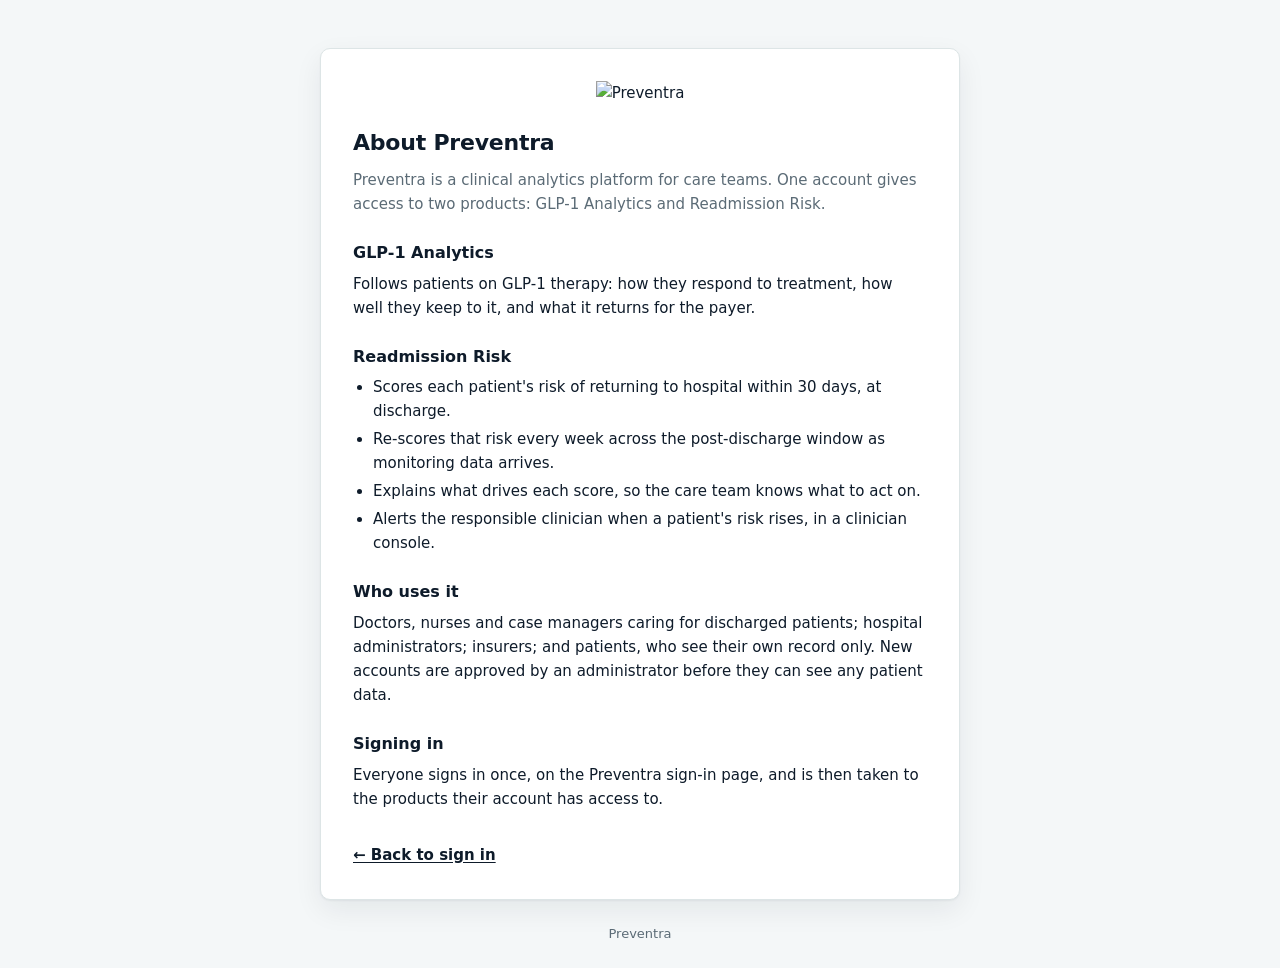
==== Portal/about.html @ fb0606cf "landing page" ====
<!doctype html>
<html lang="en">

<head>
  <meta charset="utf-8">
  <meta name="viewport" content="width=device-width, initial-scale=1">
  <title>About Preventra — GLP-1 Analytics and Readmission Risk</title>
  <!-- Public on purpose: the apps' own About pages sit behind the sign-in, so
       without this the only thing anyone (or any crawler) could see on this
       domain was a password form. No scripts, no forms. -->
  <meta name="description" content="Preventra is a clinical analytics platform for care teams: GLP-1 treatment analytics and 30-day hospital readmission risk monitoring, under one account.">
  <meta property="og:site_name" content="Preventra">
  <meta property="og:title" content="About Preventra">
  <link rel="icon" type="image/png" href="logo.png">
  <style>
    :root {
      --brand: #3ecfae;
      --bg: #f4f7f8;
      --surface: #ffffff;
      --border: #dde5e6;
      --text: #0e1b2a;
      --muted: #5b6b76;
      --radius: 10px;
      --shadow: 0 1px 2px rgba(14, 27, 42, .05), 0 10px 28px rgba(14, 27, 42, .07);
    }

    * { box-sizing: border-box; }

    body {
      margin: 0;
      padding: 24px;
      background: var(--bg);
      color: var(--text);
      font: 15px/1.6 system-ui, -apple-system, "Segoe UI", Roboto, sans-serif;
    }

    .card {
      max-width: 640px;
      margin: 24px auto;
      background: var(--surface);
      border: 1px solid var(--border);
      border-radius: var(--radius);
      box-shadow: var(--shadow);
      padding: 32px;
    }

    .brand { text-align: center; margin-bottom: 20px; }
    .brand img { height: 72px; width: auto; }

    h1 { font-size: 22px; margin: 0 0 8px; letter-spacing: -.01em; }
    h2 { font-size: 16px; margin: 24px 0 6px; }
    p { margin: 0 0 12px; }
    ul { margin: 0 0 12px; padding-left: 20px; }
    li { margin-bottom: 4px; }
    .lead { color: var(--muted); }

    a { color: var(--text); text-underline-offset: 2px; }

    .back {
      display: inline-block;
      margin-top: 20px;
      font-weight: 600;
    }

    footer {
      text-align: center;
      font-size: 13px;
      color: var(--muted);
    }
    footer a { color: inherit; }
  </style>
</head>

<body>
  <main class="card">
    <div class="brand">
      <img src="logo.png" alt="Preventra">
    </div>

    <h1>About Preventra</h1>
    <p class="lead">
      Preventra is a clinical analytics platform for care teams. One account gives access to two
      products: GLP-1 Analytics and Readmission Risk.
    </p>

    <h2>GLP-1 Analytics</h2>
    <p>
      Follows patients on GLP-1 therapy: how they respond to treatment, how well they keep to it,
      and what it returns for the payer.
    </p>

    <h2>Readmission Risk</h2>
    <ul>
      <li>Scores each patient's risk of returning to hospital within 30 days, at discharge.</li>
      <li>Re-scores that risk every week across the post-discharge window as monitoring data arrives.</li>
      <li>Explains what drives each score, so the care team knows what to act on.</li>
      <li>Alerts the responsible clinician when a patient's risk rises, in a clinician console.</li>
    </ul>

    <h2>Who uses it</h2>
    <p>
      Doctors, nurses and case managers caring for discharged patients; hospital administrators;
      insurers; and patients, who see their own record only. New accounts are approved by an
      administrator before they can see any patient data.
    </p>

    <h2>Signing in</h2>
    <p>
      Everyone signs in once, on the Preventra sign-in page, and is then taken to the products
      their account has access to.
    </p>

    <a class="back" href="signin.html">← Back to sign in</a>
  </main>

  <footer>
    Preventra
  </footer>
</body>

</html>
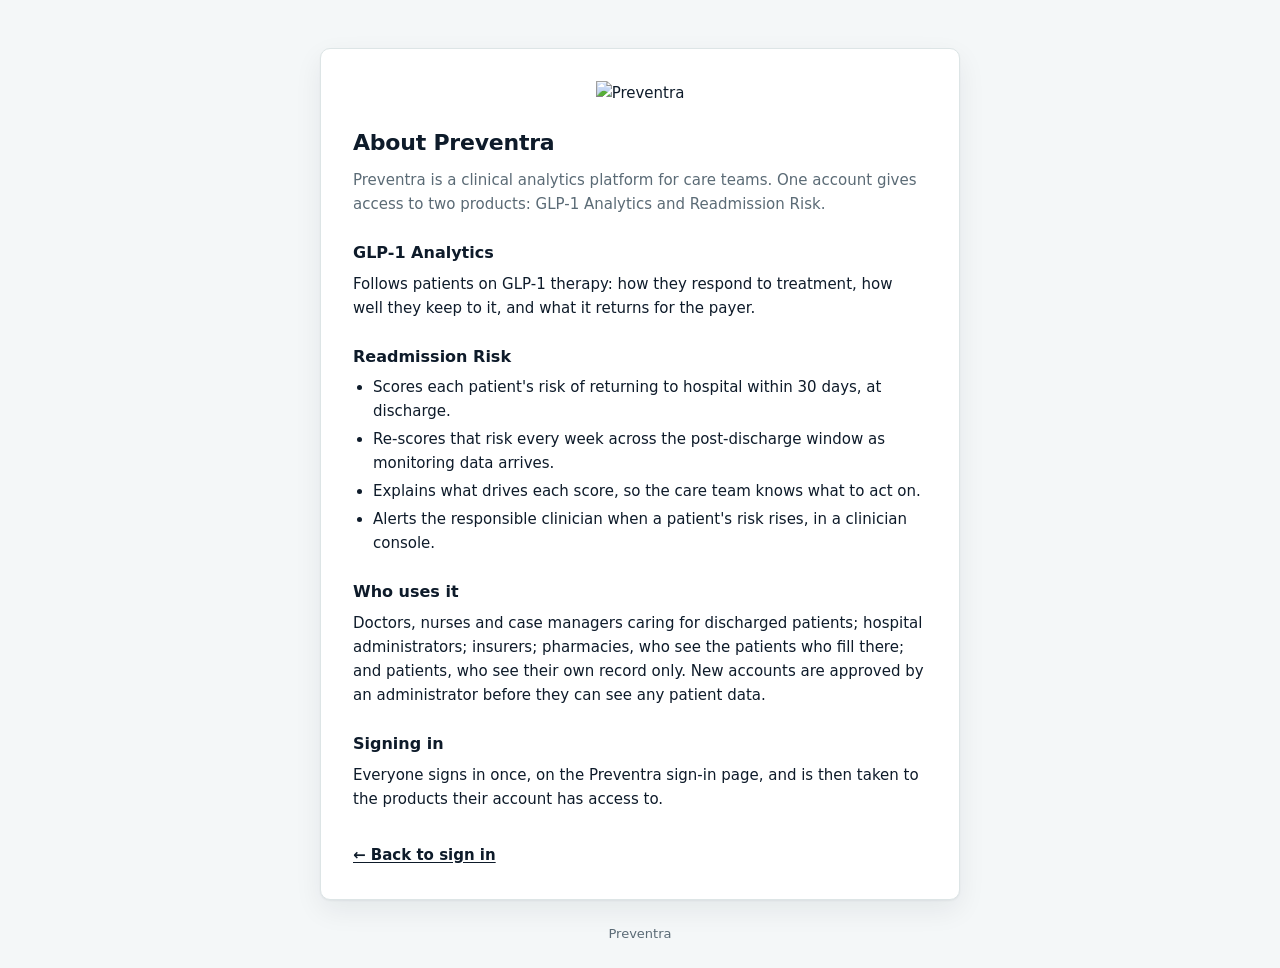
==== commit 8f62fe5c: "readmissions pharmacy" ====
--- a/Portal/about.html
+++ b/Portal/about.html
@@ -100,7 +100,8 @@
     <h2>Who uses it</h2>
     <p>
       Doctors, nurses and case managers caring for discharged patients; hospital administrators;
-      insurers; and patients, who see their own record only. New accounts are approved by an
+      insurers; pharmacies, who see the patients who fill there; and patients, who see their own
+      record only. New accounts are approved by an
       administrator before they can see any patient data.
     </p>
 
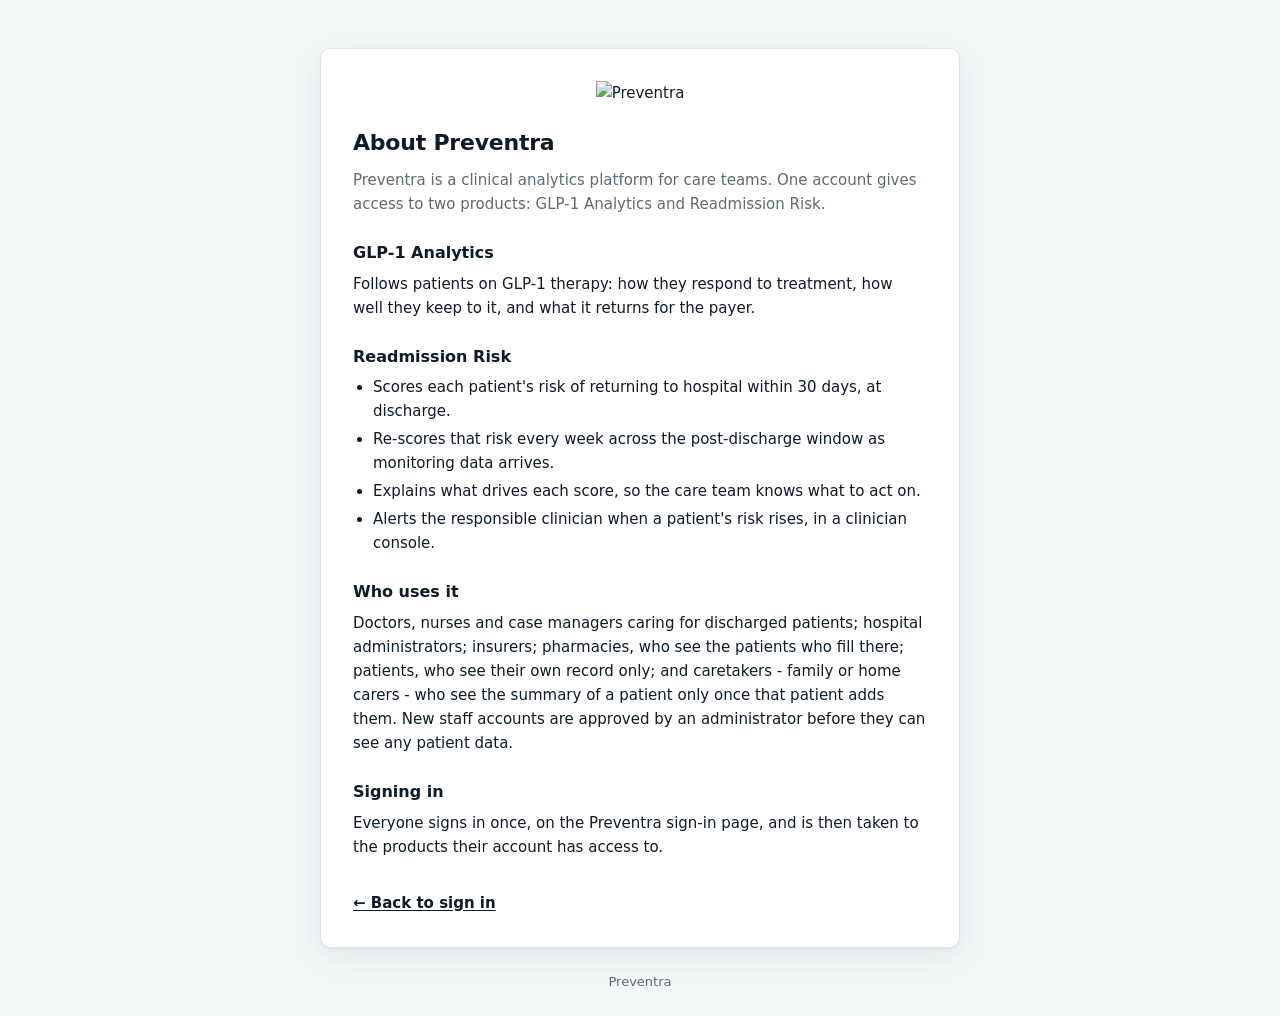
==== commit 4c2972a1: "caretaker role" ====
--- a/Portal/about.html
+++ b/Portal/about.html
@@ -100,8 +100,9 @@
     <h2>Who uses it</h2>
     <p>
       Doctors, nurses and case managers caring for discharged patients; hospital administrators;
-      insurers; pharmacies, who see the patients who fill there; and patients, who see their own
-      record only. New accounts are approved by an
+      insurers; pharmacies, who see the patients who fill there; patients, who see their own
+      record only; and caretakers - family or home carers - who see the summary of a patient only
+      once that patient adds them. New staff accounts are approved by an
       administrator before they can see any patient data.
     </p>
 
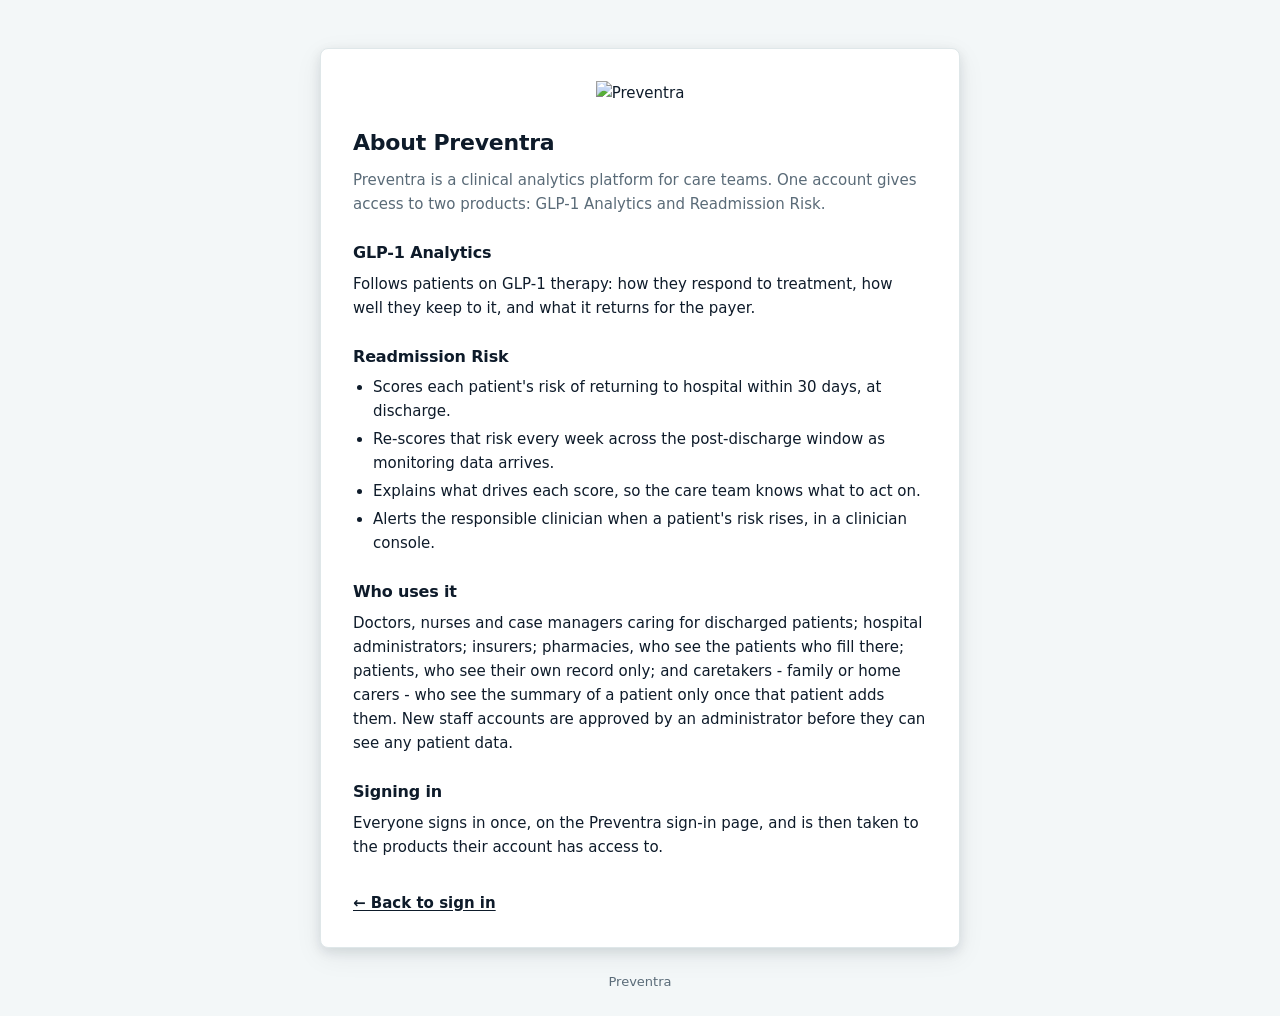
==== commit e5fd412b: "Phase 1: shared design tokens, self-hosted brand type, focus rings The token foundation from DESIGN." ====
--- a/Portal/about.html
+++ b/Portal/about.html
@@ -12,26 +12,32 @@
   <meta property="og:site_name" content="Preventra">
   <meta property="og:title" content="About Preventra">
   <link rel="icon" type="image/png" href="logo.png">
+  <link rel="stylesheet" href="preventra-tokens.css">
+
   <style>
     :root {
-      --brand: #3ecfae;
-      --bg: #f4f7f8;
-      --surface: #ffffff;
-      --border: #dde5e6;
-      --text: #0e1b2a;
-      --muted: #5b6b76;
-      --radius: 10px;
-      --shadow: 0 1px 2px rgba(14, 27, 42, .05), 0 10px 28px rgba(14, 27, 42, .07);
+      --brand: var(--p-brand);
+      --bg: var(--p-canvas);
+      --surface: var(--p-surface);
+      --border: var(--p-line);
+      --text: var(--p-ink);
+      --muted: var(--p-muted);
+      --radius: var(--p-radius);
+      --shadow: var(--p-shadow-raised);
     }
 
     * { box-sizing: border-box; }
+
+    h1, h2, h3 { font-family: var(--p-font-display); letter-spacing: -0.01em; }
+
+    :focus-visible { outline: 3px solid var(--p-focus); outline-offset: 3px; border-radius: var(--p-radius-sm); }
 
     body {
       margin: 0;
       padding: 24px;
       background: var(--bg);
       color: var(--text);
-      font: 15px/1.6 system-ui, -apple-system, "Segoe UI", Roboto, sans-serif;
+      font: 15px/1.6 var(--p-font-body);
     }
 
     .card {
--- a/Portal/preventra-tokens.css
+++ b/Portal/preventra-tokens.css
@@ -0,0 +1,146 @@
+/* ─────────────────────────────────────────────────────────────────────────────
+ * Preventra design tokens — the shared layer.
+ *
+ * TWIN FILE. Byte-identical copies live at:
+ *   GLP1/Frontend/src/styles/preventra-tokens.css
+ *   Readmissions/frontend/src/styles/preventra-tokens.css
+ *   Portal/preventra-tokens.css
+ * The two services deploy separately and cannot import each other, so this is
+ * duplicated rather than shared — the same rule the parity map in CLAUDE.md
+ * applies to every other shared concept. Edit all three or none; `diff` them.
+ *
+ * Plain custom properties on purpose: they behave identically under Tailwind v3
+ * (GLP-1), Tailwind v4 (Readmissions) and no Tailwind at all (the Portal), so
+ * this file needs no build integration and cannot break a bundle.
+ *
+ * Every value here is decided in DESIGN.md and its contrast is verified by
+ * `python scripts/check_contrast.py`. Do not edit a colour here without
+ * re-running that check — it also asserts that the pairings DESIGN.md forbids
+ * still fail, so it catches a token drifting out from under the prose.
+ * ───────────────────────────────────────────────────────────────────────────── */
+
+/* ── Typefaces ───────────────────────────────────────────────────────────────
+ * Self-hosted, not pulled from fonts.googleapis.com: a clinical app behind a
+ * hospital proxy should not depend on a CDN, and it keeps a third party out of
+ * the request path on pages showing patient data.
+ *
+ * Both are variable fonts, so one file covers every weight we use. Latin
+ * subset only (~25KB + ~45KB); anything outside the range below falls back to
+ * the next family in the stack per-glyph.
+ */
+@font-face {
+  font-family: 'Sora';
+  font-style: normal;
+  font-weight: 500 700;
+  font-display: swap;
+  src: url('/fonts/sora-latin-var.woff2') format('woff2');
+  unicode-range: U+0000-00FF, U+0131, U+0152-0153, U+02BB-02BC, U+02C6, U+02DA, U+02DC, U+0304, U+0308, U+0329, U+2000-206F, U+20AC, U+2122, U+2191, U+2193, U+2212, U+2215, U+FEFF, U+FFFD;
+}
+
+@font-face {
+  font-family: 'IBM Plex Sans';
+  font-style: normal;
+  font-weight: 400 600;
+  font-display: swap;
+  src: url('/fonts/ibm-plex-sans-latin-var.woff2') format('woff2');
+  unicode-range: U+0000-00FF, U+0131, U+0152-0153, U+02BB-02BC, U+02C6, U+02DA, U+02DC, U+0304, U+0308, U+0329, U+2000-206F, U+20AC, U+2122, U+2191, U+2193, U+2212, U+2215, U+FEFF, U+FFFD;
+}
+
+:root {
+  /* ── Brand ─────────────────────────────────────────────────────────────────
+   * Teal is a FIELD, never an inkwell. #3ecfae is 1.96:1 on white and 1.96:1
+   * under white text, so it can carry text in neither direction. It works as a
+   * field with navy on top (8.89:1). Primary buttons are navy with a white
+   * label (17.37:1) — the conclusion the Portal's own CSS already reached.
+   */
+  --p-brand: #3ecfae;        /* teal fields, active indicators            */
+  --p-brand-deep: #1f9e83;   /* hover / pressed on a teal field           */
+  --p-brand-ink: #21836d;    /* teal TEXT and links on white — 4.63:1     */
+  --p-brand-icon: #29a68a;   /* teal icons and >=24px text — 3.04:1       */
+  --p-brand-wash: #e4f7f2;   /* teal tint behind a section                */
+
+  /* ── Ink and surfaces ──────────────────────────────────────────────────── */
+  --p-ink: #0e1b2a;          /* primary text, sidebar field, button fills */
+  --p-ink-soft: #1d3046;     /* secondary navy surfaces                   */
+  --p-muted: #5a6b78;        /* secondary text — 5.51:1                   */
+  --p-canvas: #f3f7f8;       /* page background                           */
+  --p-surface: #ffffff;      /* card background                           */
+  --p-line: #dfe7e9;         /* decorative dividers and card borders      */
+  --p-line-strong: #789aa2;  /* borders that alone identify a control     */
+  --p-focus: #21836d;        /* focus ring — 3px, 3px offset              */
+
+  /* ── Clinical risk bands ───────────────────────────────────────────────────
+   * Three tokens per band, because one value cannot serve a bar, a label and a
+   * badge at once — which is exactly how risk-high ended up at 3.08:1 on white
+   * and 2.81:1 on its own badge. -fill is judged at 3:1 (graphical objects),
+   * -ink at 4.5:1 (text), on white and on the band's own -tint.
+   *
+   * COLOUR NEVER CARRIES A BAND ALONE. Adjacent fills sit 1.82:1, 1.00:1 and
+   * 1.67:1 apart — high and medium are identical in luminance and differ only
+   * in hue, so they merge for a colourblind or greyscale reader. Every band
+   * renders its word (Critical / High / Medium / Low) or an icon.
+   */
+  --p-risk-critical-fill: #c62828;
+  --p-risk-critical-ink: #c62828;
+  --p-risk-critical-tint: #ffebee;
+
+  --p-risk-high-fill: #ef6c00;
+  --p-risk-high-ink: #b65200;
+  --p-risk-high-tint: #fff3e0;
+
+  --p-risk-medium-fill: #c58700;
+  --p-risk-medium-ink: #92400e;
+  --p-risk-medium-tint: #fffde7;
+
+  --p-risk-low-fill: #2e7d32;
+  --p-risk-low-ink: #2e7d32;
+  --p-risk-low-tint: #e8f5e9;
+
+  /* ── Status, non-clinical ──────────────────────────────────────────────────
+   * Deliberately the same values as the risk inks: a saved-successfully tick
+   * and a low-risk badge should not be two different greens. --p-info is where
+   * GLP-1's old primary blue retires to, as a data colour.
+   */
+  --p-positive: #2e7d32;
+  --p-negative: #c62828;
+  --p-warning: #92400e;
+  --p-info: #1b4f8a;
+
+  /* ── Type ──────────────────────────────────────────────────────────────────
+   * Sora for headings, IBM Plex Sans for body. Mono is a system stack, kept
+   * for identifiers, code and credentials — a temporary password or a member
+   * ID in a proportional face is genuinely worse to read. Numeric METRICS get
+   * `tabular-nums` on the body face instead; that migration is per-screen and
+   * lands in phase 4.
+   */
+  --p-font-display: 'Sora', 'Segoe UI', system-ui, sans-serif;
+  --p-font-body: 'IBM Plex Sans', 'Segoe UI', system-ui, -apple-system, sans-serif;
+  --p-font-mono: ui-monospace, 'Cascadia Mono', 'Segoe UI Mono', 'SF Mono', Menlo, Consolas, monospace;
+
+  /* 11px is the floor; nothing smaller is legible on a clinical screen. */
+  --p-text-display: 28px;  --p-leading-display: 1.2;
+  --p-text-h1: 20px;       --p-leading-h1: 1.3;
+  --p-text-h2: 16px;       --p-leading-h2: 1.4;
+  --p-text-h3: 14px;       --p-leading-h3: 1.4;
+  --p-text-body: 14px;     --p-leading-body: 1.55;
+  --p-text-body-sm: 13px;  --p-leading-body-sm: 1.5;
+  --p-text-label: 12px;    --p-leading-label: 1.4;
+  --p-text-micro: 11px;    --p-leading-micro: 1.3;
+  --p-tracking-micro: 0.06em;
+
+  /* ── Geometry ──────────────────────────────────────────────────────────────
+   * These codify what both apps already do rather than changing it: both land
+   * on the same radius steps, and on a 12px-radius white card.
+   */
+  --p-radius-sm: 6px;
+  --p-radius: 8px;
+  --p-radius-lg: 12px;      /* the card */
+  --p-radius-pill: 9999px;
+
+  --p-shadow-card: 0 1px 3px rgba(14, 27, 42, .06), 0 4px 16px rgba(14, 27, 42, .04);
+  --p-shadow-raised: 0 4px 12px rgba(14, 27, 42, .10), 0 8px 28px rgba(14, 27, 42, .07);
+
+  --p-sidebar-w: 240px;
+  --p-sidebar-w-collapsed: 68px;
+  --p-topnav-h: 60px;
+}
